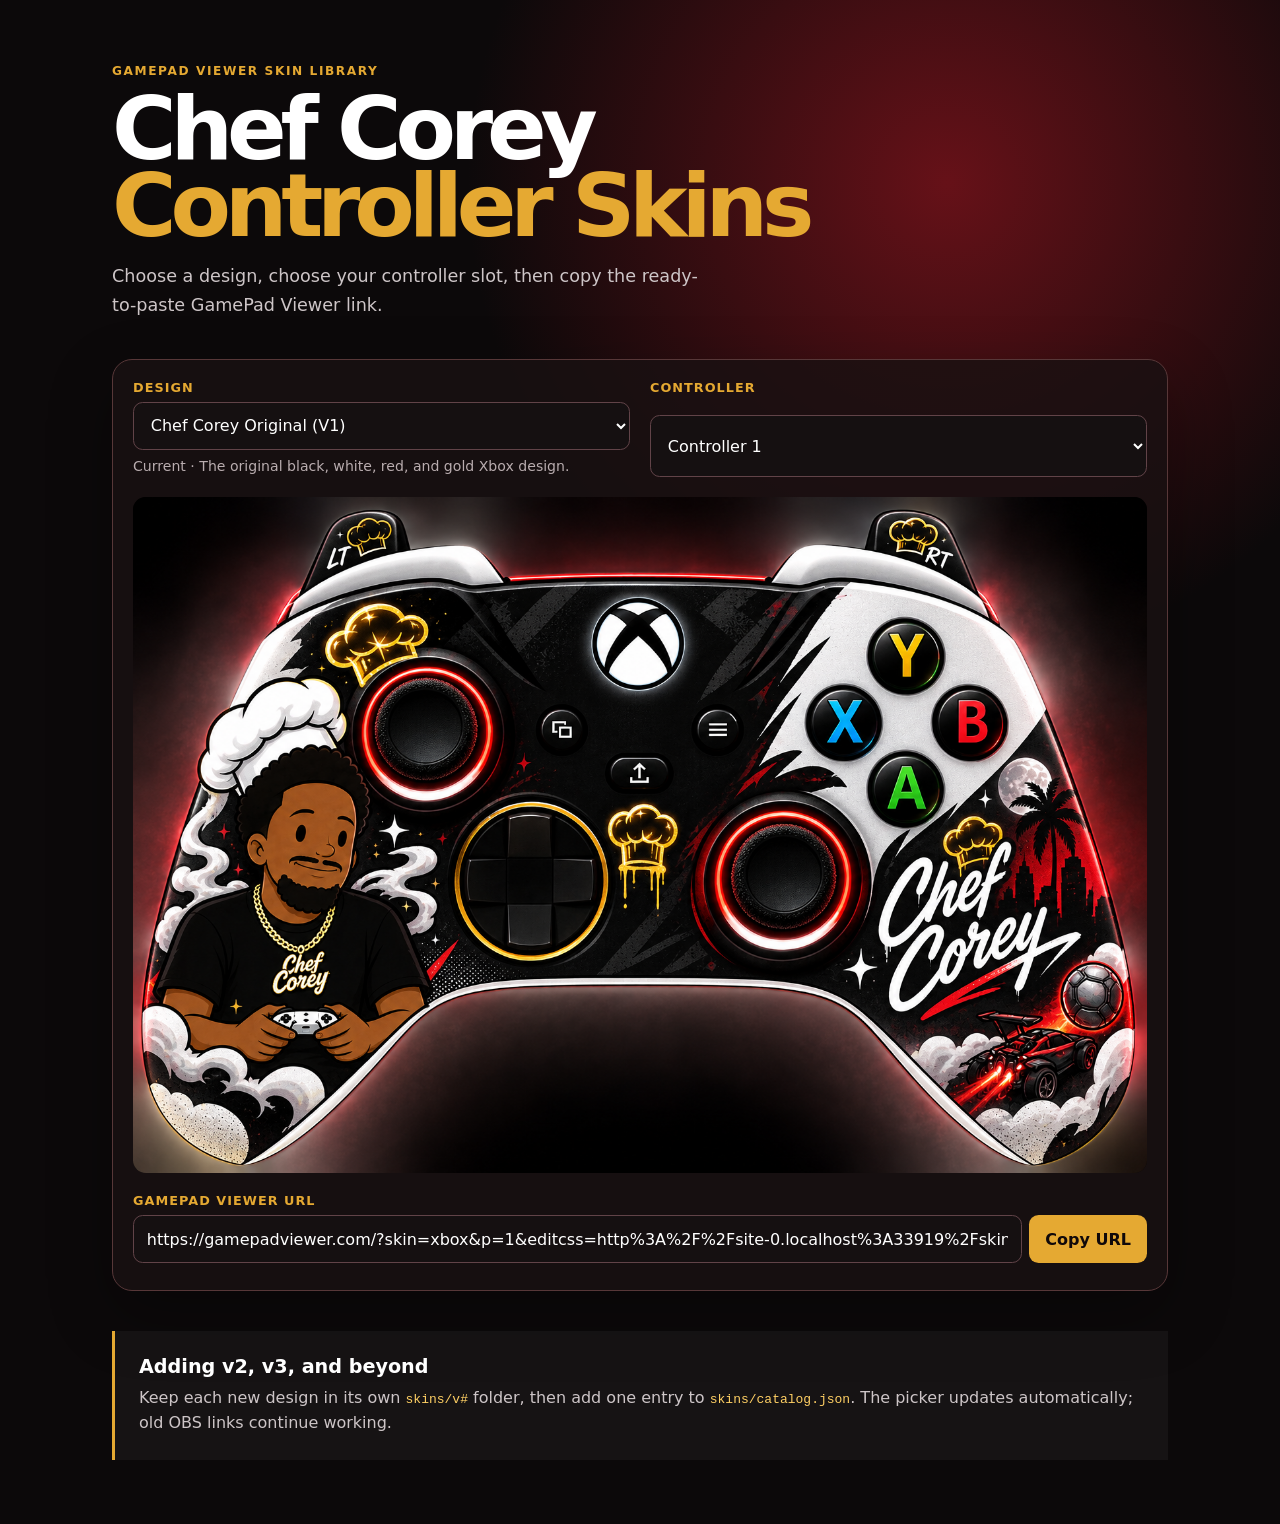
==== index.html @ 563c0471 "Add versioned skin picker" ====
<!doctype html>
<html lang="en">
  <head>
    <meta charset="utf-8">
    <meta name="viewport" content="width=device-width, initial-scale=1">
    <meta name="color-scheme" content="dark">
    <title>Chef Corey Controller Skins</title>
    <link rel="stylesheet" href="site.css">
  </head>
  <body>
    <main class="shell">
      <header>
        <p class="eyebrow">GamePad Viewer skin library</p>
        <h1>Chef Corey<br><span>Controller Skins</span></h1>
        <p class="intro">Choose a design, choose your controller slot, then copy the ready-to-paste GamePad Viewer link.</p>
      </header>
      <section class="picker" aria-label="Skin picker">
        <div class="control">
          <label for="skin">Design</label>
          <select id="skin" aria-describedby="skin-description"></select>
          <p id="skin-description" class="muted"></p>
        </div>
        <div class="control">
          <label for="player">Controller</label>
          <select id="player">
            <option value="1">Controller 1</option>
            <option value="2">Controller 2</option>
          </select>
        </div>
        <figure>
          <img id="preview" alt="Selected controller skin preview">
        </figure>
        <div class="result">
          <label for="viewer-url">GamePad Viewer URL</label>
          <input id="viewer-url" type="text" readonly aria-label="GamePad Viewer URL">
          <button id="copy" type="button">Copy URL</button>
          <p id="copy-status" class="muted" aria-live="polite"></p>
        </div>
      </section>
      <section class="next">
        <h2>Adding v2, v3, and beyond</h2>
        <p>Keep each new design in its own <code>skins/v#</code> folder, then add one entry to <code>skins/catalog.json</code>. The picker updates automatically; old OBS links continue working.</p>
      </section>
    </main>
    <script src="picker.js"></script>
  </body>
</html>
---- site.css ----
:root { color: #fff; background: #0c090a; font-family: Inter, ui-sans-serif, system-ui, sans-serif; }
* { box-sizing: border-box; }
body { margin: 0; min-width: 320px; background: radial-gradient(circle at 74% 12%, #661118 0, transparent 30rem), #0c090a; }
.shell { width: min(100% - 2rem, 66rem); margin: 0 auto; padding: 4rem 0; }
.eyebrow { margin: 0 0 .75rem; color: #e5a932; font-weight: 800; letter-spacing: .13em; text-transform: uppercase; font-size: .76rem; }
h1 { margin: 0; font-size: clamp(2.5rem, 8vw, 5.5rem); line-height: .88; letter-spacing: -.07em; }
h1 span { color: #e5a932; }
.intro { max-width: 37rem; color: #cdc5c7; font-size: 1.1rem; line-height: 1.6; }
.picker { display: grid; grid-template-columns: 1fr 1fr; gap: 1.25rem; margin-top: 2.5rem; padding: 1.25rem; border: 1px solid #573738; border-radius: 1.25rem; background: rgba(25,17,18,.82); box-shadow: 0 1.5rem 4rem rgba(0,0,0,.32); }
.control, .result { display: grid; gap: .45rem; }
label { color: #e5a932; font-size: .8rem; font-weight: 800; letter-spacing: .08em; text-transform: uppercase; }
select, input, button { min-height: 3rem; border-radius: .6rem; font: inherit; }
select, input { width: 100%; border: 1px solid #614348; color: #fff; background: #151011; padding: .65rem .8rem; }
figure { grid-column: 1 / -1; margin: 0; overflow: hidden; border-radius: .8rem; background: #080606; }
figure img { display: block; width: 100%; height: auto; aspect-ratio: 3 / 2; object-fit: contain; }
.result { grid-column: 1 / -1; grid-template-columns: 1fr auto; }
.result label, .result .muted { grid-column: 1 / -1; }
button { border: 0; padding: 0 1rem; color: #10090a; background: #e5a932; cursor: pointer; font-weight: 800; }
button:hover { background: #ffd064; }
.muted { margin: 0; color: #b9adaf; font-size: .88rem; line-height: 1.4; }
.next { margin-top: 2.5rem; padding: 1.5rem; border-left: 3px solid #e5a932; background: rgba(255,255,255,.04); }
h2 { margin: 0 0 .5rem; font-size: 1.2rem; }
.next p { margin: 0; color: #cdc5c7; line-height: 1.55; }
code { color: #ffd064; }
@media (max-width: 40rem) { .shell { padding: 2rem 0; } .picker { grid-template-columns: 1fr; } .result { grid-template-columns: 1fr; } button { width: 100%; } }
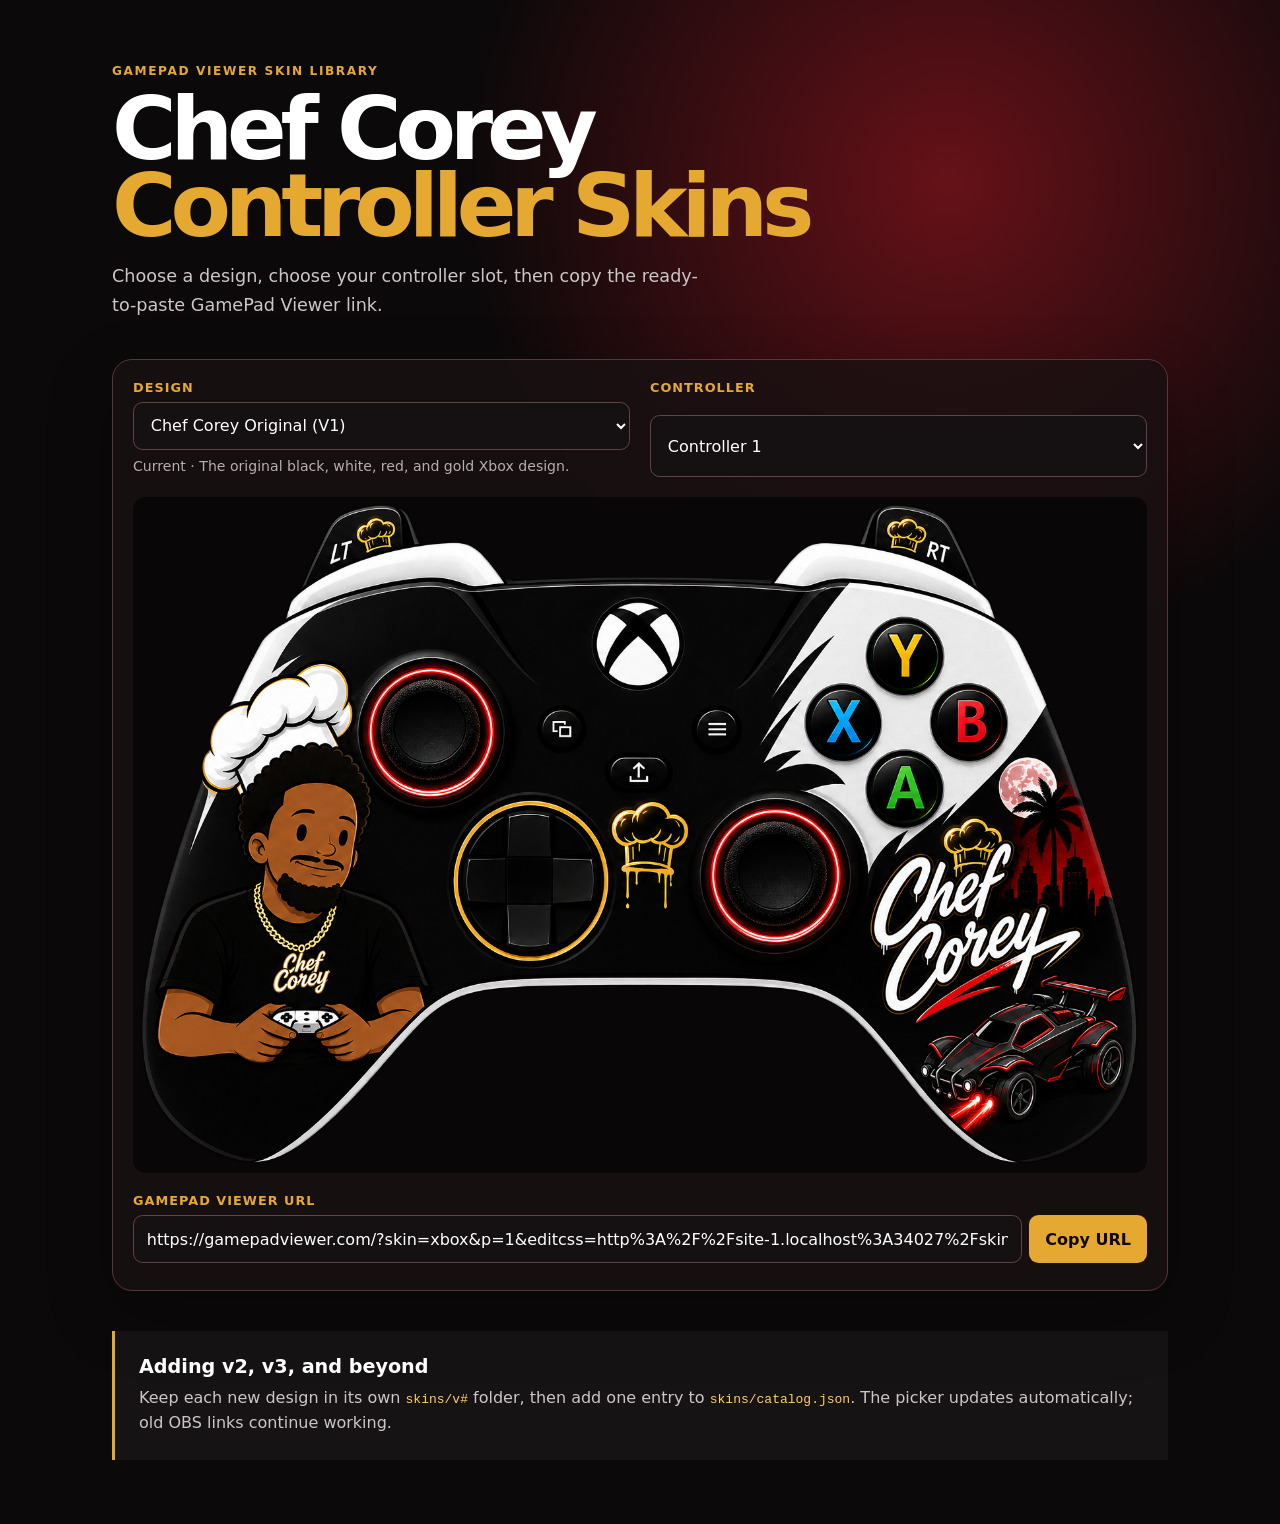
==== commit 8fd0151a: "Refresh v1 picker asset URLs" ====
--- a/index.html
+++ b/index.html
@@ -42,6 +42,6 @@
         <p>Keep each new design in its own <code>skins/v#</code> folder, then add one entry to <code>skins/catalog.json</code>. The picker updates automatically; old OBS links continue working.</p>
       </section>
     </main>
-    <script src="picker.js"></script>
+    <script src="picker.js?v=4"></script>
   </body>
 </html>
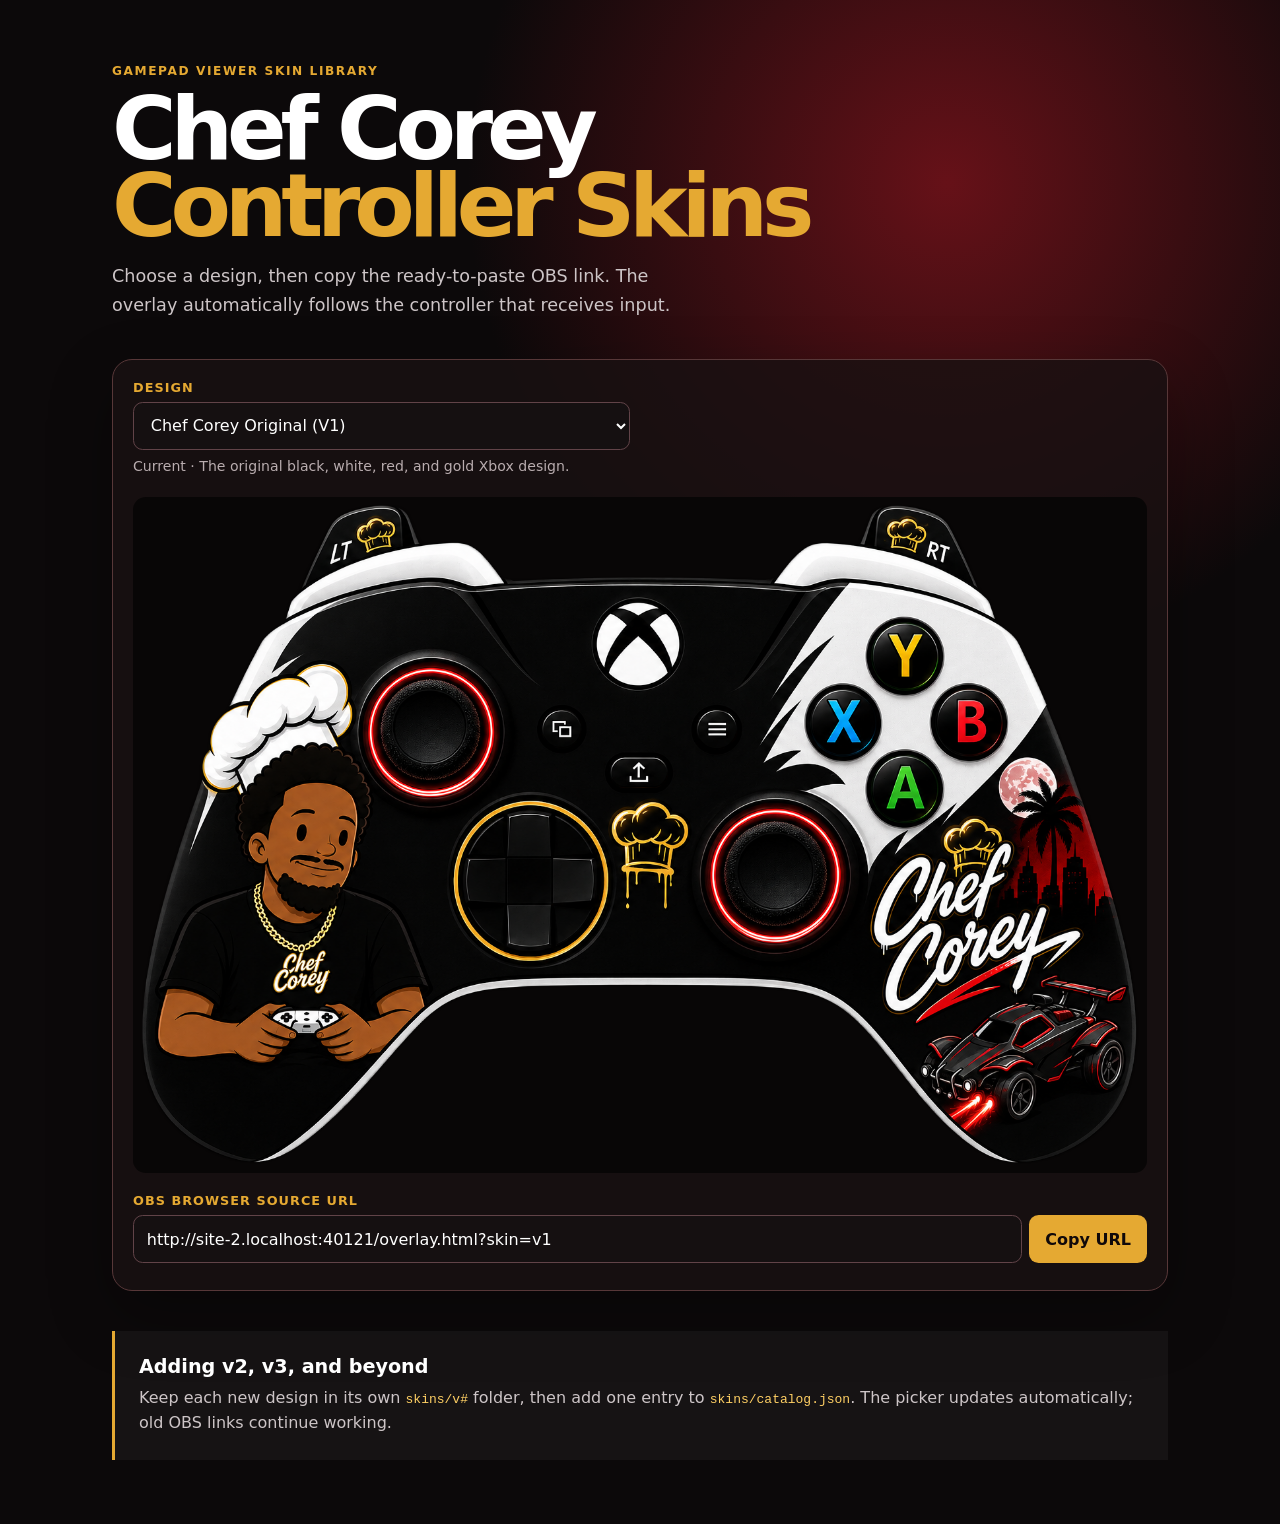
==== commit f7921223: "Auto select active controller for OBS overlay" ====
--- a/index.html
+++ b/index.html
@@ -12,7 +12,7 @@
       <header>
         <p class="eyebrow">GamePad Viewer skin library</p>
         <h1>Chef Corey<br><span>Controller Skins</span></h1>
-        <p class="intro">Choose a design, choose your controller slot, then copy the ready-to-paste GamePad Viewer link.</p>
+        <p class="intro">Choose a design, then copy the ready-to-paste OBS link. The overlay automatically follows the controller that receives input.</p>
       </header>
       <section class="picker" aria-label="Skin picker">
         <div class="control">
@@ -20,18 +20,11 @@
           <select id="skin" aria-describedby="skin-description"></select>
           <p id="skin-description" class="muted"></p>
         </div>
-        <div class="control">
-          <label for="player">Controller</label>
-          <select id="player">
-            <option value="1">Controller 1</option>
-            <option value="2">Controller 2</option>
-          </select>
-        </div>
         <figure>
           <img id="preview" alt="Selected controller skin preview">
         </figure>
         <div class="result">
-          <label for="viewer-url">GamePad Viewer URL</label>
+          <label for="viewer-url">OBS Browser Source URL</label>
           <input id="viewer-url" type="text" readonly aria-label="GamePad Viewer URL">
           <button id="copy" type="button">Copy URL</button>
           <p id="copy-status" class="muted" aria-live="polite"></p>
@@ -42,6 +35,6 @@
         <p>Keep each new design in its own <code>skins/v#</code> folder, then add one entry to <code>skins/catalog.json</code>. The picker updates automatically; old OBS links continue working.</p>
       </section>
     </main>
-    <script src="picker.js?v=4"></script>
+    <script src="picker.js?v=5"></script>
   </body>
 </html>
